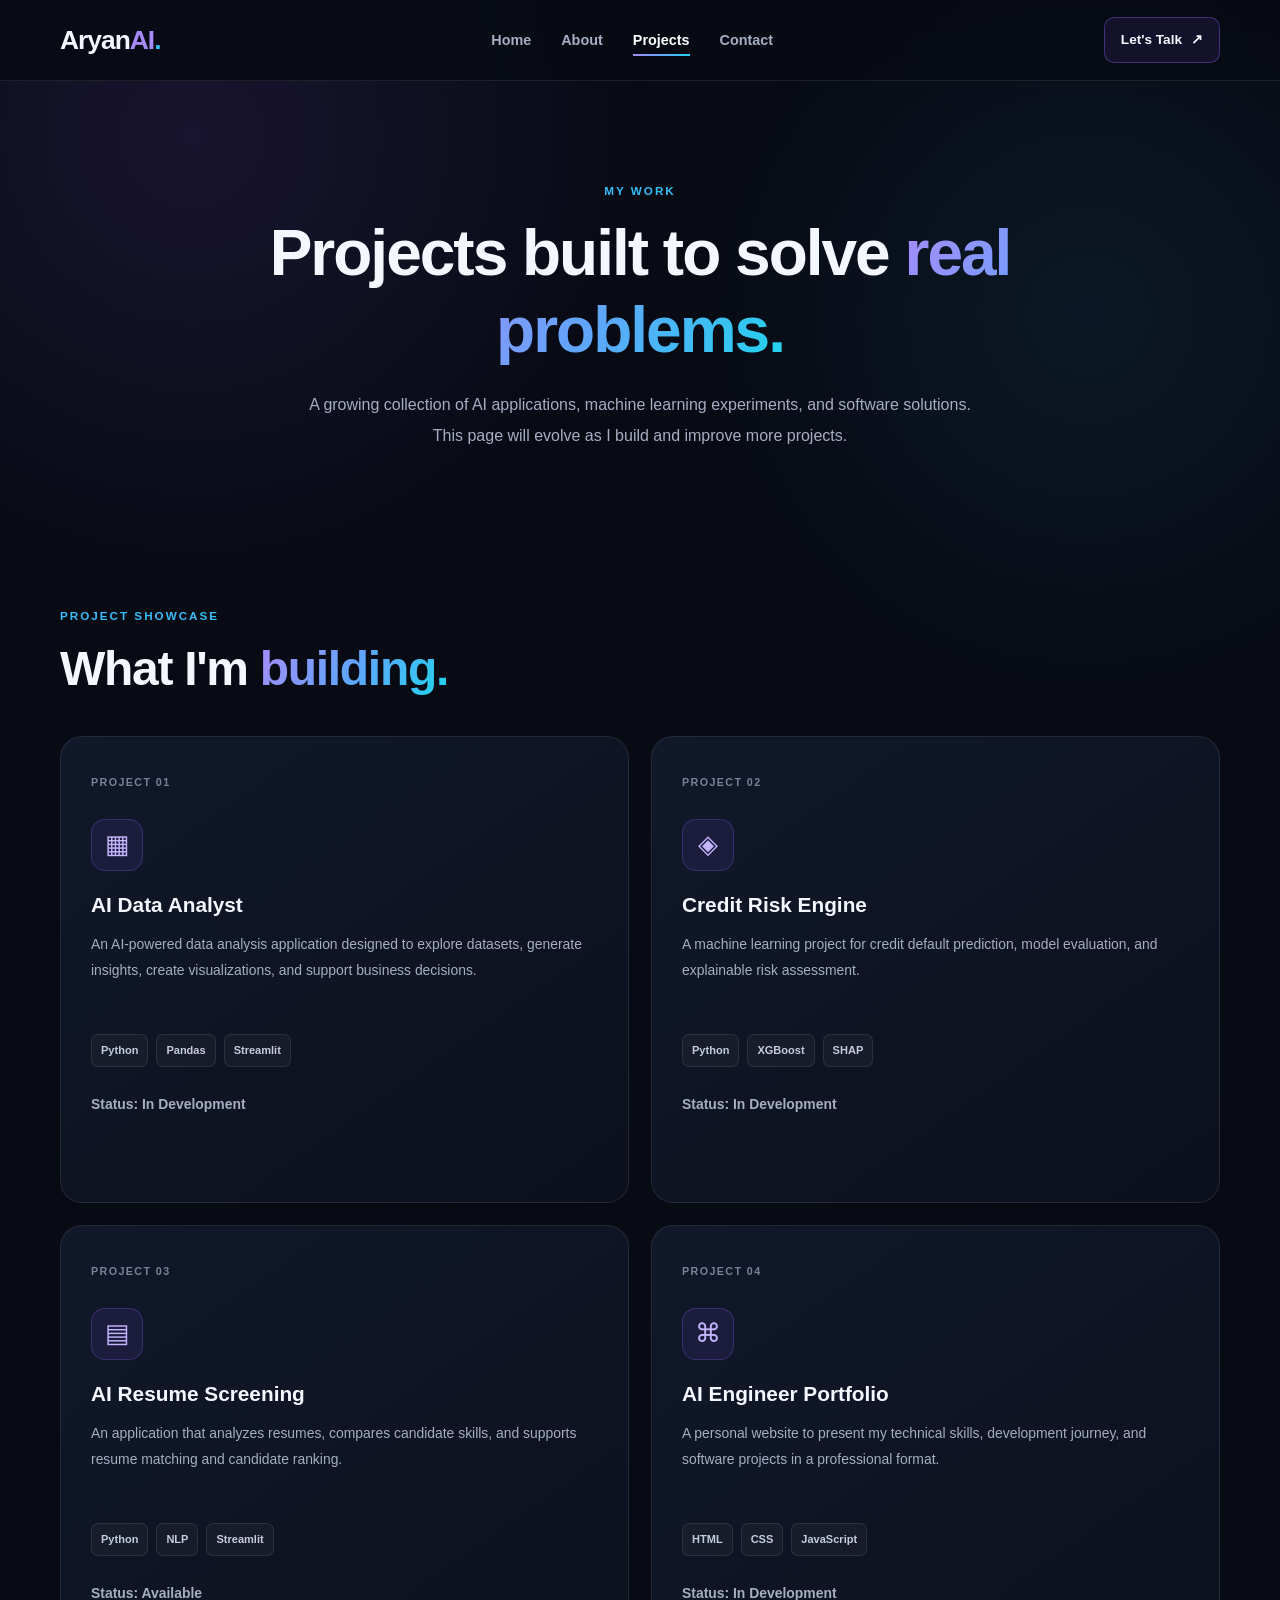
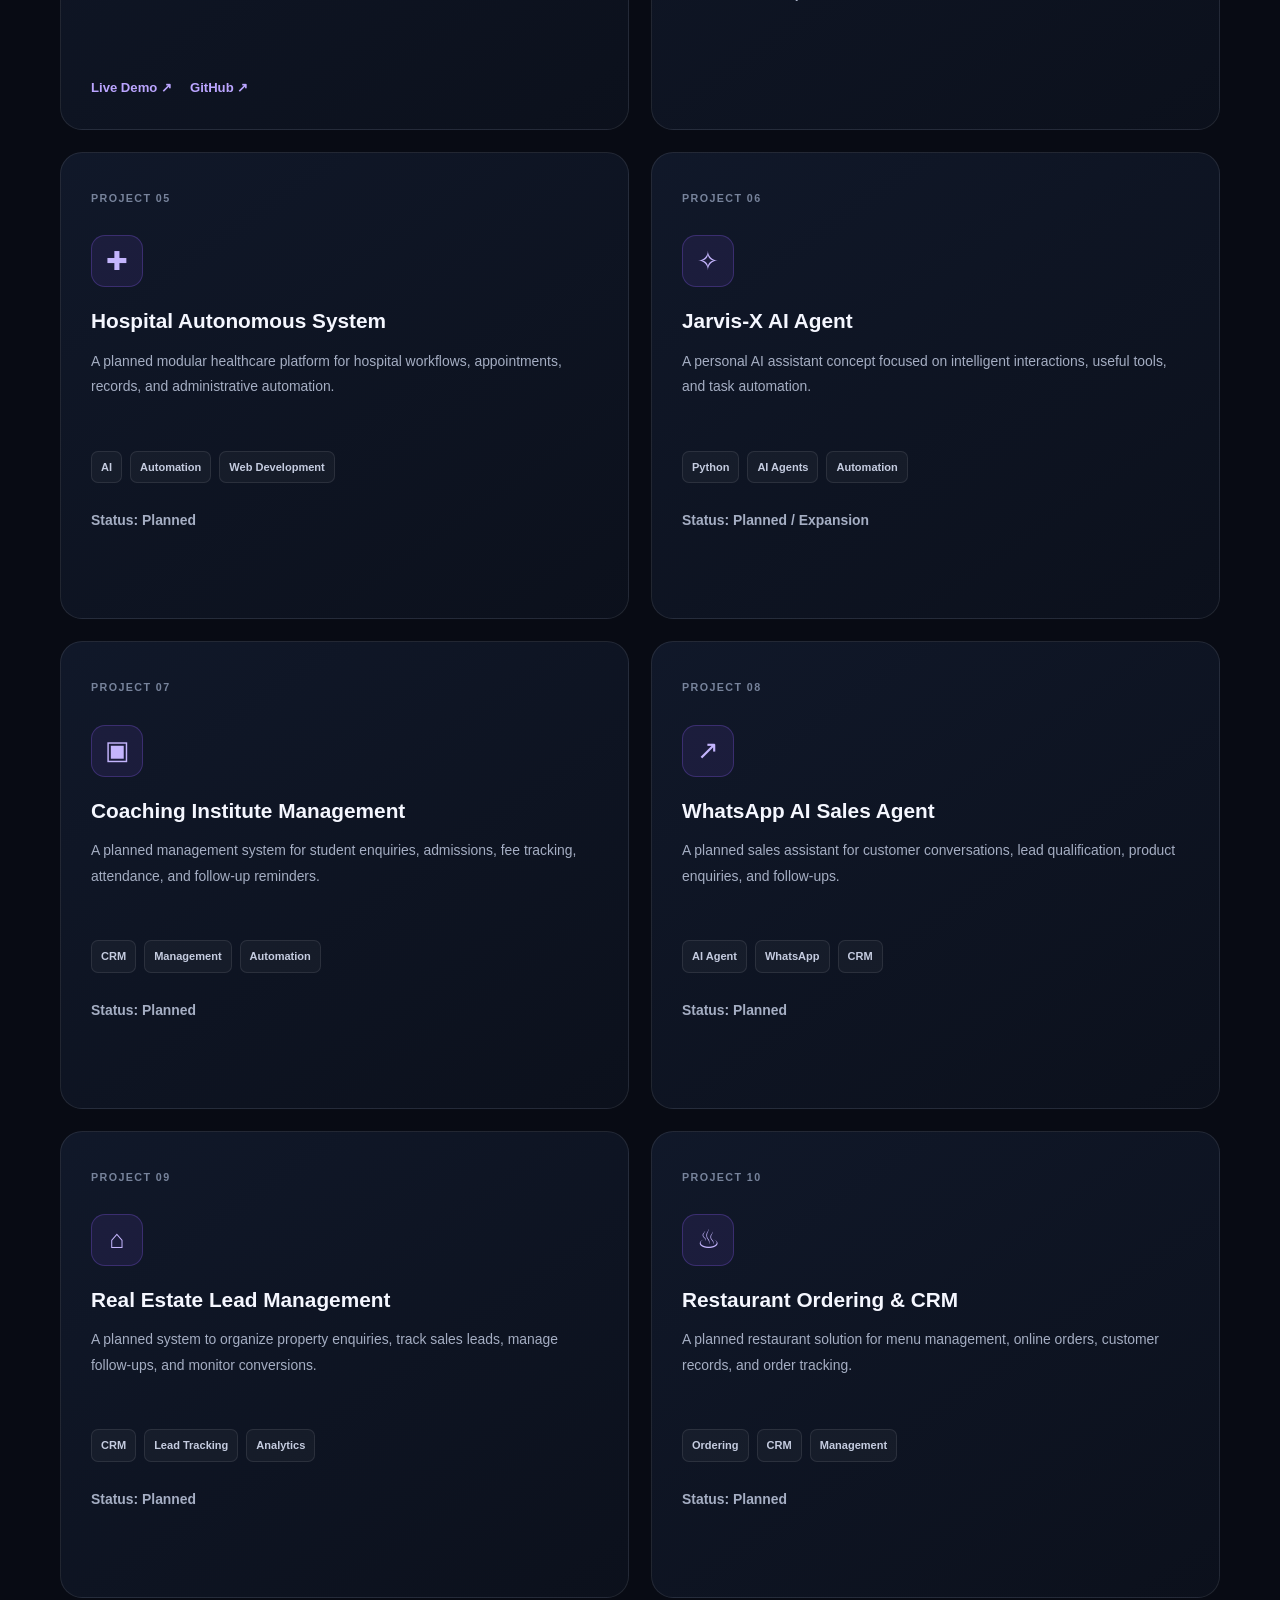
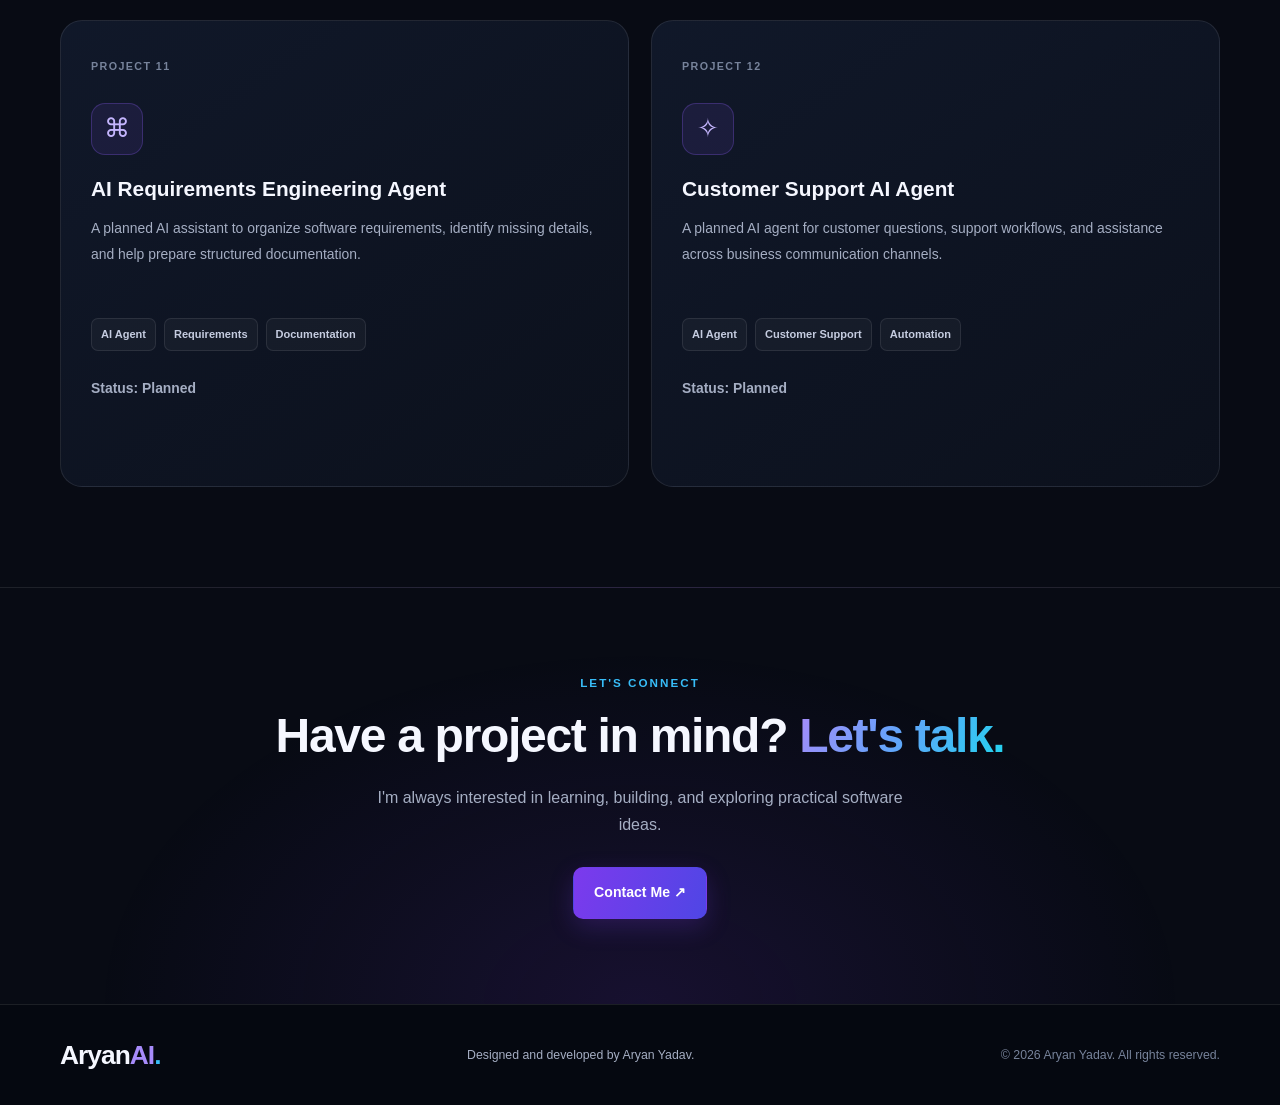
==== project.html @ d3ac5e28 "Initial portfolio website" ====
<!DOCTYPE html>
<html lang="en">

<head>
    <meta charset="UTF-8">
    <meta name="viewport" content="width=device-width, initial-scale=1.0">

    <meta name="description"
        content="Explore Aryan Yadav's AI, machine learning, data analytics, and software development projects.">

    <meta name="theme-color" content="#080b14">

    <title>Projects | Aryan Yadav</title>

    <link rel="stylesheet" href="css/style.css">
</head>

<body>

    <!-- HEADER -->
    <header class="site-header">
        <nav class="navbar container" aria-label="Main navigation">

            <a href="index.html" class="logo">
                Aryan<span>AI</span><span class="logo-dot">.</span>
            </a>

            <ul class="nav-links" id="nav-links">
                <li><a href="index.html" class="nav-link">Home</a></li>
                <li><a href="about.html" class="nav-link">About</a></li>
                <li>
                    <a href="project.html" class="nav-link active"
                       aria-current="page">Projects</a>
                </li>
                <li><a href="contact.html" class="nav-link">Contact</a></li>
            </ul>

            <a href="contact.html" class="nav-cta">
                Let's Talk <span aria-hidden="true">↗</span>
            </a>

            <button
                class="menu-toggle"
                id="menu-toggle"
                type="button"
                aria-label="Open navigation menu"
                aria-controls="nav-links"
                aria-expanded="false">
                <span></span>
                <span></span>
                <span></span>
            </button>

        </nav>
    </header>

    <main>

        <!-- PROJECTS INTRO -->
        <section class="about-hero container">

            <div class="about-heading">

                <p class="section-eyebrow">MY WORK</p>

                <h1>
                    Projects built to solve
                    <span class="gradient-text">real problems.</span>
                </h1>

                <p>
                    A growing collection of AI applications, machine
                    learning experiments, and software solutions.
                    This page will evolve as I build and improve
                    more projects.
                </p>

            </div>

        </section>

        <!-- PROJECTS GRID -->
        <section class="featured-section">
            <div class="container">

                <div class="featured-header">
                    <div>
                        <p class="section-eyebrow">PROJECT SHOWCASE</p>
                        <h2>What I'm <span class="gradient-text">building.</span></h2>
                    </div>
                </div>

                <div class="featured-grid">

                    <!-- 01: AI DATA ANALYST -->
                    <article class="project-card">
                        <span class="project-number">PROJECT 01</span>
                        <div class="project-icon" aria-hidden="true">▦</div>

                        <h3>AI Data Analyst</h3>

                        <p>
                            An AI-powered data analysis application designed
                            to explore datasets, generate insights, create
                            visualizations, and support business decisions.
                        </p>

                        <div class="project-tags">
                            <span>Python</span>
                            <span>Pandas</span>
                            <span>Streamlit</span>
                        </div>

                        <p class="project-status">Status: In Development</p>
                    </article>

                    <!-- 02: CREDIT RISK ENGINE -->
                    <article class="project-card">
                        <span class="project-number">PROJECT 02</span>
                        <div class="project-icon" aria-hidden="true">◈</div>

                        <h3>Credit Risk Engine</h3>

                        <p>
                            A machine learning project for credit default
                            prediction, model evaluation, and explainable
                            risk assessment.
                        </p>

                        <div class="project-tags">
                            <span>Python</span>
                            <span>XGBoost</span>
                            <span>SHAP</span>
                        </div>

                        <p class="project-status">Status: In Development</p>
                    </article>

                    <!-- 03: RESUME SCREENING -->
                    <article class="project-card">
                        <span class="project-number">PROJECT 03</span>
                        <div class="project-icon" aria-hidden="true">▤</div>

                        <h3>AI Resume Screening</h3>

                        <p>
                            An application that analyzes resumes, compares
                            candidate skills, and supports resume matching
                            and candidate ranking.
                        </p>

                        <div class="project-tags">
                            <span>Python</span>
                            <span>NLP</span>
                            <span>Streamlit</span>
                        </div>

                        <p class="project-status">Status: Available</p>

                        <div class="project-actions">
                            <a
                                class="project-link"
                                href="https://resume-screening-ai-aryan2005.streamlit.app/"
                                target="_blank"
                                rel="noopener noreferrer">
                                Live Demo ↗
                            </a>

                            <a
                                class="project-link"
                                href="https://github.com/Aryan-tech-Yadav/resume-screening-ai"
                                target="_blank"
                                rel="noopener noreferrer">
                                GitHub ↗
                            </a>
                        </div>
                    </article>

                    <!-- 04: AI PORTFOLIO -->
                    <article class="project-card">
                        <span class="project-number">PROJECT 04</span>
                        <div class="project-icon" aria-hidden="true">⌘</div>

                        <h3>AI Engineer Portfolio</h3>

                        <p>
                            A personal website to present my technical
                            skills, development journey, and software
                            projects in a professional format.
                        </p>

                        <div class="project-tags">
                            <span>HTML</span>
                            <span>CSS</span>
                            <span>JavaScript</span>
                        </div>

                        <p class="project-status">Status: In Development</p>
                    </article>

                    <!-- 05: HOSPITAL SYSTEM -->
                    <article class="project-card">
                        <span class="project-number">PROJECT 05</span>
                        <div class="project-icon" aria-hidden="true">✚</div>

                        <h3>Hospital Autonomous System</h3>

                        <p>
                            A planned modular healthcare platform for
                            hospital workflows, appointments, records,
                            and administrative automation.
                        </p>

                        <div class="project-tags">
                            <span>AI</span>
                            <span>Automation</span>
                            <span>Web Development</span>
                        </div>

                        <p class="project-status">Status: Planned</p>
                    </article>

                    <!-- 06: JARVIS-X -->
                    <article class="project-card">
                        <span class="project-number">PROJECT 06</span>
                        <div class="project-icon" aria-hidden="true">✧</div>

                        <h3>Jarvis-X AI Agent</h3>

                        <p>
                            A personal AI assistant concept focused on
                            intelligent interactions, useful tools,
                            and task automation.
                        </p>

                        <div class="project-tags">
                            <span>Python</span>
                            <span>AI Agents</span>
                            <span>Automation</span>
                        </div>

                        <p class="project-status">Status: Planned / Expansion</p>
                    </article>

                    <!-- 07: COACHING MANAGEMENT -->
                    <article class="project-card">
                        <span class="project-number">PROJECT 07</span>
                        <div class="project-icon" aria-hidden="true">▣</div>

                        <h3>Coaching Institute Management</h3>

                        <p>
                            A planned management system for student
                            enquiries, admissions, fee tracking,
                            attendance, and follow-up reminders.
                        </p>

                        <div class="project-tags">
                            <span>CRM</span>
                            <span>Management</span>
                            <span>Automation</span>
                        </div>

                        <p class="project-status">Status: Planned</p>
                    </article>

                    <!-- 08: WHATSAPP SALES AGENT -->
                    <article class="project-card">
                        <span class="project-number">PROJECT 08</span>
                        <div class="project-icon" aria-hidden="true">↗</div>

                        <h3>WhatsApp AI Sales Agent</h3>

                        <p>
                            A planned sales assistant for customer
                            conversations, lead qualification,
                            product enquiries, and follow-ups.
                        </p>

                        <div class="project-tags">
                            <span>AI Agent</span>
                            <span>WhatsApp</span>
                            <span>CRM</span>
                        </div>

                        <p class="project-status">Status: Planned</p>
                    </article>

                    <!-- 09: REAL ESTATE CRM -->
                    <article class="project-card">
                        <span class="project-number">PROJECT 09</span>
                        <div class="project-icon" aria-hidden="true">⌂</div>

                        <h3>Real Estate Lead Management</h3>

                        <p>
                            A planned system to organize property
                            enquiries, track sales leads, manage
                            follow-ups, and monitor conversions.
                        </p>

                        <div class="project-tags">
                            <span>CRM</span>
                            <span>Lead Tracking</span>
                            <span>Analytics</span>
                        </div>

                        <p class="project-status">Status: Planned</p>
                    </article>

                    <!-- 10: RESTAURANT CRM -->
                    <article class="project-card">
                        <span class="project-number">PROJECT 10</span>
                        <div class="project-icon" aria-hidden="true">♨</div>

                        <h3>Restaurant Ordering & CRM</h3>

                        <p>
                            A planned restaurant solution for menu
                            management, online orders, customer records,
                            and order tracking.
                        </p>

                        <div class="project-tags">
                            <span>Ordering</span>
                            <span>CRM</span>
                            <span>Management</span>
                        </div>

                        <p class="project-status">Status: Planned</p>
                    </article>

                    <!-- 11: REQUIREMENTS AI AGENT -->
                    <article class="project-card">
                        <span class="project-number">PROJECT 11</span>
                        <div class="project-icon" aria-hidden="true">⌘</div>

                        <h3>AI Requirements Engineering Agent</h3>

                        <p>
                            A planned AI assistant to organize software
                            requirements, identify missing details,
                            and help prepare structured documentation.
                        </p>

                        <div class="project-tags">
                            <span>AI Agent</span>
                            <span>Requirements</span>
                            <span>Documentation</span>
                        </div>

                        <p class="project-status">Status: Planned</p>
                    </article>

                    <!-- 12: CUSTOMER AI AGENT -->
                    <article class="project-card">
                        <span class="project-number">PROJECT 12</span>
                        <div class="project-icon" aria-hidden="true">✧</div>

                        <h3>Customer Support AI Agent</h3>

                        <p>
                            A planned AI agent for customer questions,
                            support workflows, and assistance across
                            business communication channels.
                        </p>

                        <div class="project-tags">
                            <span>AI Agent</span>
                            <span>Customer Support</span>
                            <span>Automation</span>
                        </div>

                        <p class="project-status">Status: Planned</p>
                    </article>

                </div>

            </div>
        </section>

        <!-- CONTACT CTA -->
        <section class="contact-cta">
            <div class="container contact-cta-content">

                <p class="section-eyebrow">LET'S CONNECT</p>

                <h2>
                    Have a project in mind?
                    <span class="gradient-text">Let's talk.</span>
                </h2>

                <p>
                    I'm always interested in learning, building,
                    and exploring practical software ideas.
                </p>

                <a href="contact.html" class="btn btn-primary">
                    Contact Me ↗
                </a>

            </div>
        </section>

    </main>

    <!-- FOOTER -->
    <footer class="site-footer">
        <div class="container footer-content">

            <a href="index.html" class="logo">
                Aryan<span>AI</span><span class="logo-dot">.</span>
            </a>

            <p>Designed and developed by Aryan Yadav.</p>

            <p class="copyright">
                &copy; <span id="current-year">2026</span>
                Aryan Yadav. All rights reserved.
            </p>

        </div>
    </footer>

    <script src="js/script.js"></script>

</body>
</html>
---- css/style.css ----
/* ==========================================
   ARYAN AI PORTFOLIO
   Modern Dark Portfolio Design
========================================== */

:root {
    --bg-primary: #080b14;
    --bg-secondary: #0d1220;
    --bg-card: #111827;

    --text-primary: #f5f7ff;
    --text-secondary: #a5aec3;
    --text-muted: #77839b;

    --accent: #8b5cf6;
    --accent-blue: #38bdf8;

    --border: rgba(255, 255, 255, 0.09);

    --gradient: linear-gradient(
        120deg,
        #a78bfa,
        #60a5fa,
        #22d3ee
    );

    --container-width: 1160px;
    --transition: 0.3s ease;
}


/* RESET */

* {
    margin: 0;
    padding: 0;
    box-sizing: border-box;
}

html {
    scroll-behavior: smooth;
    scroll-padding-top: 100px;
}

body {
    min-height: 100vh;
    overflow-x: hidden;

    font-family: Arial, Helvetica, sans-serif;
    line-height: 1.7;

    color: var(--text-primary);
    background: var(--bg-primary);
}

body::before {
    content: "";
    position: fixed;
    inset: 0;
    z-index: -1;

    background:
        radial-gradient(
            circle at 15% 15%,
            rgba(139, 92, 246, 0.12),
            transparent 35%
        ),
        radial-gradient(
            circle at 85% 35%,
            rgba(56, 189, 248, 0.08),
            transparent 32%
        );

    pointer-events: none;
}

a {
    color: inherit;
    text-decoration: none;
}

button {
    font: inherit;
}

button:focus-visible,
a:focus-visible {
    outline: 2px solid var(--accent-blue);
    outline-offset: 4px;
}

img {
    display: block;
    max-width: 100%;
}

ul {
    list-style: none;
}

::selection {
    color: white;
    background: var(--accent);
}

.container {
    width: min(
        var(--container-width),
        calc(100% - 48px)
    );

    margin-inline: auto;
}

.gradient-text {
    color: #a78bfa;

    background: var(--gradient);
    background-clip: text;
    -webkit-background-clip: text;
    -webkit-text-fill-color: transparent;
}


/* HEADER */

.site-header {
    position: sticky;
    top: 0;
    z-index: 1000;

    border-bottom: 1px solid var(--border);

    background: rgba(8, 11, 20, 0.92);

    backdrop-filter: blur(16px);
    -webkit-backdrop-filter: blur(16px);
}

.navbar {
    min-height: 80px;

    display: flex;
    align-items: center;
    justify-content: space-between;

    gap: 25px;
}

.logo {
    flex-shrink: 0;

    font-size: 1.65rem;
    font-weight: 800;
    letter-spacing: -1px;
}

.logo > span:first-child {
    color: #a78bfa;
}

.logo .logo-dot {
    color: var(--accent-blue);
}

.nav-links {
    display: flex;
    align-items: center;
    gap: 30px;
}

.nav-link {
    position: relative;

    color: var(--text-secondary);

    font-size: 0.9rem;
    font-weight: 600;

    transition: color var(--transition);
}

.nav-link:hover,
.nav-link.active {
    color: white;
}

.nav-link::after {
    content: "";

    position: absolute;
    bottom: -8px;
    left: 0;

    width: 0;
    height: 2px;

    background: var(--gradient);

    transition: width var(--transition);
}

.nav-link:hover::after,
.nav-link.active::after {
    width: 100%;
}

.nav-cta {
    display: inline-flex;
    align-items: center;
    gap: 9px;

    padding: 10px 16px;

    border: 1px solid rgba(139, 92, 246, 0.4);
    border-radius: 10px;

    background: rgba(139, 92, 246, 0.1);

    font-size: 0.85rem;
    font-weight: 700;

    transition: var(--transition);
}

.nav-cta:hover {
    border-color: var(--accent);
    background: rgba(139, 92, 246, 0.2);
    transform: translateY(-2px);
}

.menu-toggle {
    display: none;

    width: 42px;
    height: 42px;

    align-items: center;
    justify-content: center;
    flex-direction: column;
    gap: 5px;

    border: 1px solid var(--border);
    border-radius: 9px;

    background: var(--bg-card);
    cursor: pointer;
}

.menu-toggle span {
    width: 19px;
    height: 2px;

    background: white;
    border-radius: 5px;

    transition: var(--transition);
}


/* HERO */

.hero {
    min-height: 660px;
    padding-top: 90px;
    padding-bottom: 100px;

    display: grid;
    grid-template-columns: 1.15fr 0.85fr;

    align-items: center;
    gap: 65px;
}

.hero-content {
    position: relative;
    z-index: 2;
}

.availability {
    width: fit-content;

    display: flex;
    align-items: center;
    gap: 10px;

    padding: 7px 13px;

    border: 1px solid rgba(34, 211, 238, 0.22);
    border-radius: 50px;

    background: rgba(34, 211, 238, 0.06);

    color: #8ceaf4;

    font-size: 0.72rem;
    font-weight: 800;
    letter-spacing: 1.3px;
}

.status-dot {
    width: 8px;
    height: 8px;

    border-radius: 50%;
    background: #34d399;

    box-shadow: 0 0 12px rgba(52, 211, 153, 0.6);
}

.hero-intro {
    margin-top: 28px;
    margin-bottom: 12px;

    color: var(--text-secondary);
    font-size: 0.98rem;
}

.hero h1 {
    font-size: clamp(2.7rem, 5vw, 4.3rem);
    line-height: 1.15;
    letter-spacing: -2.5px;
    font-weight: 800;
}

.hero-subtitle {
    margin-top: 20px;

    color: #dce3f5;

    font-size: clamp(1rem, 2vw, 1.2rem);
    font-weight: 600;
}

.hero-description {
    max-width: 550px;
    margin-top: 18px;

    color: var(--text-secondary);

    font-size: 0.97rem;
    line-height: 1.9;
}

.hero-actions {
    margin-top: 30px;

    display: flex;
    flex-wrap: wrap;
    align-items: center;
    gap: 13px;
}

.btn {
    min-height: 50px;
    padding: 13px 20px;

    display: inline-flex;
    align-items: center;
    justify-content: center;
    gap: 10px;

    border: 1px solid transparent;
    border-radius: 10px;

    font-size: 0.88rem;
    font-weight: 750;

    transition: var(--transition);
}

.btn:hover {
    transform: translateY(-3px);
}

.btn-primary {
    color: white;

    background: linear-gradient(
        110deg,
        #7c3aed,
        #4f46e5
    );

    box-shadow: 0 8px 25px rgba(124, 58, 237, 0.22);
}

.btn-primary:hover {
    box-shadow: 0 12px 35px rgba(124, 58, 237, 0.4);
}

.btn-secondary {
    border-color: var(--border);

    background: rgba(255, 255, 255, 0.03);
    color: white;
}

.btn-secondary:hover {
    border-color: rgba(167, 139, 250, 0.5);
    background: rgba(255, 255, 255, 0.06);
}

.hero-socials {
    margin-top: 34px;

    display: flex;
    align-items: center;
    flex-wrap: wrap;
    gap: 18px;
}

.social-label {
    color: var(--text-muted);

    font-size: 0.65rem;
    font-weight: 800;
    letter-spacing: 1px;
}

.hero-socials a {
    color: #c6cce0;

    font-size: 0.82rem;
    font-weight: 600;

    transition: color var(--transition);
}

.hero-socials a:hover {
    color: var(--accent-blue);
}


/* PROFILE CARD */

.hero-visual {
    position: relative;

    min-width: 0;
    padding: 35px 0;

    display: flex;
    align-items: center;
    justify-content: center;
}

.visual-glow {
    position: absolute;

    width: 330px;
    height: 330px;

    border-radius: 50%;
    background: rgba(124, 58, 237, 0.22);

    filter: blur(100px);
    pointer-events: none;
}

.profile-card {
    position: relative;
    z-index: 1;

    width: 100%;
    max-width: 370px;

    overflow: visible;

    border: 1px solid rgba(167, 139, 250, 0.25);
    border-radius: 22px;

    background: linear-gradient(
        145deg,
        rgba(21, 29, 48, 0.97),
        rgba(12, 17, 30, 0.98)
    );

    box-shadow: 0 30px 80px rgba(0, 0, 0, 0.3);

    animation: card-float 6s ease-in-out infinite;
}

.profile-card-header {
    min-height: 48px;
    padding: 0 18px;

    display: flex;
    align-items: center;
    gap: 7px;

    border-bottom: 1px solid var(--border);
}

.window-dot {
    width: 8px;
    height: 8px;

    border-radius: 50%;
    background: #515b70;
}

.window-dot:first-child {
    background: #fb7185;
}

.window-dot:nth-child(2) {
    background: #fbbf24;
}

.window-dot:nth-child(3) {
    background: #34d399;
}

.card-label {
    margin-left: auto;

    color: var(--text-muted);

    font-size: 0.61rem;
    font-weight: 800;
    letter-spacing: 0.8px;
}

.profile-image-wrapper {
    height: 270px;
    margin: 20px 20px 0;

    overflow: hidden;

    border: 1px solid var(--border);
    border-radius: 14px;

    background: #171c2d;
}

.profile-image {
    width: 100%;
    height: 100%;

    object-fit: cover;
    object-position: center 30%;

    transition: transform 0.5s ease;
}

.profile-card:hover .profile-image {
    transform: scale(1.04);
}

.profile-details {
    padding: 23px;
}

.profile-greeting {
    color: var(--accent-blue);

    font-size: 0.63rem;
    font-weight: 800;
    letter-spacing: 1.2px;
}

.profile-details h3 {
    margin-top: 6px;

    font-size: 1.5rem;
    letter-spacing: -0.5px;
}

.profile-role {
    margin-top: 4px;

    color: var(--text-secondary);
    font-size: 0.85rem;
}

.profile-divider {
    height: 1px;
    margin: 19px 0;

    background: var(--border);
}

.profile-tech {
    display: flex;
    flex-wrap: wrap;
    gap: 8px;
}

.profile-tech span,
.project-tags span {
    padding: 6px 9px;

    border: 1px solid var(--border);
    border-radius: 7px;

    background: rgba(255, 255, 255, 0.035);

    color: #c5cce0;

    font-size: 0.69rem;
    font-weight: 600;
}

.floating-badge {
    position: absolute;
    z-index: 2;

    padding: 11px 13px;

    display: flex;
    align-items: center;
    gap: 8px;

    border: 1px solid rgba(167, 139, 250, 0.28);
    border-radius: 11px;

    background: #111827;

    box-shadow: 0 12px 30px rgba(0, 0, 0, 0.25);

    color: #e9e8ff;

    font-size: 0.69rem;
    font-weight: 700;
    white-space: nowrap;
}

.floating-badge span {
    color: var(--accent-blue);
    font-size: 1rem;
}

.badge-top {
    top: 12%;
    right: -5%;
}

.badge-bottom {
    bottom: 12%;
    left: -6%;
}

@keyframes card-float {
    0%, 100% {
        transform: translateY(0);
    }

    50% {
        transform: translateY(-9px);
    }
}


/* SECTION HEADINGS */

.section-eyebrow {
    margin-bottom: 14px;

    color: var(--accent-blue);

    font-size: 0.73rem;
    font-weight: 800;
    letter-spacing: 2px;
}

.section-heading {
    max-width: 680px;
    margin: 0 auto 48px;

    text-align: center;
}

.section-heading h2,
.featured-header h2,
.contact-cta h2 {
    font-size: clamp(2rem, 4vw, 3rem);
    line-height: 1.2;
    letter-spacing: -1.3px;
}

.section-description {
    max-width: 550px;
    margin: 17px auto 0;

    color: var(--text-secondary);
}


/* EXPERTISE */

.expertise-section {
    padding: 95px 0;

    border-top: 1px solid var(--border);
    border-bottom: 1px solid var(--border);

    background: rgba(255, 255, 255, 0.015);
}

.expertise-grid {
    display: grid;
    grid-template-columns: repeat(4, minmax(0, 1fr));
    gap: 18px;
}

.expertise-card {
    min-height: 235px;
    padding: 25px 21px;

    border: 1px solid var(--border);
    border-radius: 16px;

    background: rgba(16, 23, 39, 0.7);

    transition: var(--transition);
}

.expertise-card:hover {
    transform: translateY(-5px);

    border-color: rgba(139, 92, 246, 0.45);
    background: rgba(20, 29, 49, 0.95);
}

.expertise-icon {
    width: 47px;
    height: 47px;
    margin-bottom: 20px;

    display: grid;
    place-items: center;

    border: 1px solid rgba(139, 92, 246, 0.25);
    border-radius: 12px;

    background: rgba(139, 92, 246, 0.1);

    color: #b7a0ff;
    font-size: 1.45rem;
}

.expertise-card h3 {
    margin-bottom: 10px;

    font-size: 1rem;
    line-height: 1.5;
}

.expertise-card p {
    color: var(--text-secondary);

    font-size: 0.83rem;
    line-height: 1.8;
}


/* FEATURED PROJECTS */

.featured-section {
    padding-top: 100px;
    padding-bottom: 100px;
}

.featured-header {
    margin-bottom: 38px;

    display: flex;
    align-items: flex-end;
    justify-content: space-between;
    gap: 25px;
}

.text-link {
    flex-shrink: 0;
    padding-bottom: 7px;

    color: #bba5ff;

    font-size: 0.85rem;
    font-weight: 700;

    transition: color var(--transition);
}

.text-link:hover {
    color: var(--accent-blue);
}

.featured-grid {
    display: grid;
    grid-template-columns: repeat(2, minmax(0, 1fr));
    gap: 22px;
}

.project-card {
    position: relative;

    min-width: 0;
    padding: 30px;

    overflow: hidden;

    border: 1px solid var(--border);
    border-radius: 22px;

    background: linear-gradient(
        145deg,
        rgba(17, 25, 43, 0.96),
        rgba(12, 17, 29, 0.96)
    );

    transition: var(--transition);
}

.project-card::before {
    content: "";

    position: absolute;
    top: 0;
    left: 0;

    width: 100%;
    height: 2px;

    background: var(--gradient);

    transform: scaleX(0);
    transform-origin: left;

    transition: transform 0.4s ease;
}

.project-card:hover {
    transform: translateY(-5px);
    border-color: rgba(139, 92, 246, 0.4);
}

.project-card:hover::before {
    transform: scaleX(1);
}

.project-number {
    color: var(--text-muted);

    font-size: 0.67rem;
    font-weight: 800;
    letter-spacing: 1.4px;
}

.project-icon {
    width: 52px;
    height: 52px;
    margin: 25px 0 18px;

    display: grid;
    place-items: center;

    border: 1px solid rgba(139, 92, 246, 0.28);
    border-radius: 14px;

    background: rgba(139, 92, 246, 0.1);

    color: #c4b5fd;
    font-size: 1.6rem;
}

.project-card h3 {
    margin-bottom: 12px;

    font-size: 1.3rem;
    line-height: 1.5;
}

.project-card > p {
    min-height: 80px;

    color: var(--text-secondary);

    font-size: 0.87rem;
    line-height: 1.85;
}

.project-tags {
    margin-top: 22px;
    margin-bottom: 25px;

    display: flex;
    flex-wrap: wrap;
    gap: 8px;
}

.project-link {
    display: inline-flex;
    align-items: center;
    gap: 9px;

    color: #bba5ff;

    font-size: 0.84rem;
    font-weight: 750;

    transition: var(--transition);
}

.project-link:hover {
    gap: 14px;
    color: var(--accent-blue);
}


/* CONTACT CTA */

.contact-cta {
    padding: 85px 0;

    border-top: 1px solid var(--border);

    background: radial-gradient(
        ellipse at 50% 100%,
        rgba(124, 58, 237, 0.13),
        transparent 60%
    );
}

.contact-cta-content {
    text-align: center;
}

.contact-cta h2 {
    max-width: 750px;
    margin: 0 auto;
}

.contact-cta-content > p:not(.section-eyebrow) {
    max-width: 570px;
    margin: 20px auto 28px;

    color: var(--text-secondary);
}


/* FOOTER */

.site-footer {
    padding: 28px 0;

    border-top: 1px solid var(--border);
    background: rgba(5, 8, 15, 0.7);
}

.footer-content {
    display: flex;
    align-items: center;
    justify-content: space-between;
    flex-wrap: wrap;
    gap: 18px;
}

.footer-content > p {
    color: var(--text-secondary);
    font-size: 0.77rem;
}

.copyright {
    color: var(--text-muted) !important;
}


/* TABLET */

@media (max-width: 1000px) {

    .hero {
        gap: 35px;
        grid-template-columns: 1.1fr 0.9fr;
    }

    .hero h1 {
        font-size: clamp(2.5rem, 5vw, 3.5rem);
        letter-spacing: -1.8px;
    }

    .badge-top {
        right: -2%;
    }

    .badge-bottom {
        left: -3%;
    }

    .expertise-grid {
        grid-template-columns: repeat(2, minmax(0, 1fr));
    }

}


/* MOBILE */

@media (max-width: 760px) {

    .container {
        width: calc(100% - 36px);
    }

    .navbar {
        min-height: 72px;
        gap: 14px;
    }

    .logo {
        font-size: 1.45rem;
    }

    .nav-cta {
        margin-left: auto;
        padding: 9px 12px;
        font-size: 0.77rem;
    }

    .menu-toggle {
        display: flex;
        flex-shrink: 0;
    }

    .nav-links {
        position: absolute;
        top: calc(100% + 1px);
        left: 0;
        right: 0;

        display: flex;
        align-items: stretch;
        flex-direction: column;
        gap: 0;

        padding: 10px 18px 18px;

        border-bottom: 1px solid var(--border);

        background: rgba(8, 11, 20, 0.99);

        opacity: 0;
        visibility: hidden;
        pointer-events: none;

        transform: translateY(-8px);

        transition:
            opacity var(--transition),
            visibility var(--transition),
            transform var(--transition);
    }

    .nav-links.open {
        opacity: 1;
        visibility: visible;
        pointer-events: auto;

        transform: translateY(0);
    }

    .nav-links li {
        width: 100%;
    }

    .nav-link {
        display: block;
        padding: 12px 5px;
    }

    .nav-link::after {
        display: none;
    }

    .menu-toggle[aria-expanded="true"] span:first-child {
        transform: translateY(7px) rotate(45deg);
    }

    .menu-toggle[aria-expanded="true"] span:nth-child(2) {
        opacity: 0;
    }

    .menu-toggle[aria-expanded="true"] span:last-child {
        transform: translateY(-7px) rotate(-45deg);
    }

    .hero {
        min-height: auto;
        padding-top: 65px;
        padding-bottom: 75px;

        grid-template-columns: 1fr;
        gap: 45px;
    }

    .hero h1 {
        font-size: clamp(2.5rem, 9vw, 3.7rem);
        letter-spacing: -1.8px;
    }

    .hero-description {
        font-size: 0.92rem;
    }

    .hero-visual {
        width: 100%;
        max-width: 430px;
        margin-inline: auto;
    }

    .profile-card {
        max-width: 350px;
    }

    .badge-top {
        right: -1%;
    }

    .badge-bottom {
        left: -1%;
    }

    .expertise-section {
        padding: 75px 0;
    }

    .section-heading {
        margin-bottom: 35px;
    }

    .section-heading h2,
    .featured-header h2,
    .contact-cta h2 {
        font-size: clamp(1.9rem, 7vw, 2.5rem);
        letter-spacing: -0.8px;
    }

    .expertise-grid {
        gap: 14px;
    }

    .expertise-card {
        min-height: 220px;
        padding: 20px 16px;
    }

    .expertise-card h3 {
        font-size: 0.91rem;
    }

    .expertise-card p {
        font-size: 0.8rem;
    }

    .featured-section {
        padding-top: 80px;
        padding-bottom: 80px;
    }

    .featured-header {
        align-items: flex-start;
        flex-direction: column;
        gap: 16px;
    }

    .featured-grid {
        grid-template-columns: 1fr;
    }

    .project-card {
        padding: 25px;
    }

    .project-card > p {
        min-height: auto;
    }

    .contact-cta {
        padding: 70px 0;
    }

    .footer-content {
        align-items: flex-start;
        flex-direction: column;
        gap: 12px;
    }

}


/* SMALL PHONES */

@media (max-width: 420px) {

    .container {
        width: calc(100% - 28px);
    }

    .nav-cta {
        display: none;
    }

    .hero h1 {
        font-size: 2.35rem;
    }

    .hero-actions {
        align-items: stretch;
        flex-direction: column;
    }

    .hero-actions .btn {
        width: 100%;
    }

    .hero-socials {
        gap: 13px;
    }

    .social-label {
        width: 100%;
    }

    .profile-image-wrapper {
        height: 235px;
        margin-inline: 14px;
    }

    .profile-details {
        padding: 20px;
    }

    .floating-badge {
        padding: 8px 9px;
        font-size: 0.59rem;
    }

    .expertise-grid {
        grid-template-columns: 1fr;
    }

    .expertise-card {
        min-height: auto;
    }

    .project-card {
        padding: 21px;
    }

}


/* REDUCED MOTION */

@media (prefers-reduced-motion: reduce) {

    *,
    *::before,
    *::after {
        scroll-behavior: auto !important;
        animation-duration: 0.01ms !important;
        animation-iteration-count: 1 !important;
        transition-duration: 0.01ms !important;
    }

}


/* ==========================================
   ABOUT PAGE
========================================== */

.about-hero {
    padding-top: 100px;
    padding-bottom: 55px;
}

.about-heading {
    max-width: 800px;
    margin: 0 auto;
    text-align: center;
}

.about-heading h1 {
    font-size: clamp(2.5rem, 5vw, 4rem);
    line-height: 1.2;
    letter-spacing: -2px;
}

.about-heading > p:last-child {
    max-width: 680px;
    margin: 22px auto 0;
    color: var(--text-secondary);
    line-height: 1.9;
}

.about-intro {
    padding-top: 45px;
    padding-bottom: 95px;

    display: grid;
    grid-template-columns: 1.1fr 0.9fr;
    align-items: center;
    gap: 55px;
}

.about-intro-content h2 {
    margin-bottom: 22px;
    font-size: clamp(2rem, 4vw, 2.8rem);
    line-height: 1.25;
    letter-spacing: -1px;
}

.about-intro-content > p:not(.section-eyebrow) {
    margin-top: 16px;
    color: var(--text-secondary);
    font-size: 0.94rem;
    line-height: 1.9;
}

.about-highlight-card {
    padding: 35px;

    border: 1px solid var(--border);
    border-radius: 22px;

    background: linear-gradient(
        145deg,
        rgba(17, 25, 43, 0.96),
        rgba(12, 17, 29, 0.96)
    );
}

.about-highlight-icon {
    width: 55px;
    height: 55px;
    margin-bottom: 24px;

    display: grid;
    place-items: center;

    border: 1px solid rgba(139, 92, 246, 0.3);
    border-radius: 15px;

    background: rgba(139, 92, 246, 0.12);
    color: #c4b5fd;
    font-size: 1.7rem;
}

.about-highlight-label {
    color: var(--accent-blue);
    font-size: 0.7rem;
    font-weight: 800;
    letter-spacing: 1.5px;
}

.about-highlight-card h3 {
    margin-top: 10px;
    font-size: 1.65rem;
}

.about-highlight-card > p:not(.about-highlight-label) {
    margin-top: 12px;
    color: var(--text-secondary);
    font-size: 0.9rem;
    line-height: 1.8;
}

.about-highlight-tags,
.skill-tags {
    margin-top: 22px;

    display: flex;
    flex-wrap: wrap;
    gap: 9px;
}

.about-highlight-tags span,
.skill-tags span {
    padding: 7px 10px;

    border: 1px solid var(--border);
    border-radius: 8px;

    background: rgba(255, 255, 255, 0.035);
    color: #c5cce0;

    font-size: 0.72rem;
    font-weight: 600;
}

.about-section {
    padding: 85px 0;
    border-top: 1px solid var(--border);
}

.education-card {
    max-width: 850px;
    margin: 0 auto;
    padding: 30px;

    display: flex;
    align-items: flex-start;
    gap: 25px;

    border: 1px solid var(--border);
    border-radius: 18px;

    background: rgba(16, 23, 39, 0.7);
}

.education-icon {
    width: 55px;
    height: 55px;
    flex-shrink: 0;

    display: grid;
    place-items: center;

    border: 1px solid rgba(139, 92, 246, 0.25);
    border-radius: 13px;

    background: rgba(139, 92, 246, 0.1);
    font-size: 1.5rem;
}

.education-label {
    color: var(--accent-blue);
    font-size: 0.68rem;
    font-weight: 800;
    letter-spacing: 1.2px;
}

.education-content h3 {
    margin-top: 8px;
    font-size: 1.2rem;
    line-height: 1.5;
}

.education-institute {
    margin-top: 8px;
    color: #c4b5fd;
    font-size: 0.9rem;
}

.education-description {
    margin-top: 12px;
    color: var(--text-secondary);
    font-size: 0.87rem;
    line-height: 1.8;
}

.skills-section {
    background: rgba(255, 255, 255, 0.015);
}

.about-skills-grid {
    display: grid;
    grid-template-columns: repeat(2, minmax(0, 1fr));
    gap: 20px;
}

.about-skill-card {
    padding: 28px;

    border: 1px solid var(--border);
    border-radius: 17px;

    background: rgba(16, 23, 39, 0.7);

    transition: var(--transition);
}

.about-skill-card:hover {
    transform: translateY(-4px);
    border-color: rgba(139, 92, 246, 0.4);
}

.about-skill-icon {
    width: 47px;
    height: 47px;
    margin-bottom: 20px;

    display: grid;
    place-items: center;

    border: 1px solid rgba(139, 92, 246, 0.25);
    border-radius: 12px;

    background: rgba(139, 92, 246, 0.1);
    color: #c4b5fd;
    font-size: 1.2rem;
    font-weight: 700;
}

.about-skill-card h3 {
    font-size: 1.1rem;
}

.about-skill-card > p {
    margin-top: 10px;
    color: var(--text-secondary);
    font-size: 0.86rem;
    line-height: 1.8;
}

.focus-list {
    max-width: 850px;
    margin: 0 auto;

    display: grid;
    gap: 15px;
}

.focus-item {
    padding: 24px;

    display: flex;
    align-items: flex-start;
    gap: 22px;

    border: 1px solid var(--border);
    border-radius: 15px;

    background: rgba(16, 23, 39, 0.6);
}

.focus-number {
    color: #a78bfa;
    font-size: 1.1rem;
    font-weight: 800;
}

.focus-item h3 {
    font-size: 1.05rem;
}

.focus-item p {
    margin-top: 7px;
    color: var(--text-secondary);
    font-size: 0.86rem;
    line-height: 1.8;
}


/* ABOUT PAGE RESPONSIVE */

@media (max-width: 760px) {

    .about-hero {
        padding-top: 70px;
        padding-bottom: 35px;
    }

    .about-heading h1 {
        font-size: clamp(2.3rem, 8vw, 3.2rem);
        letter-spacing: -1px;
    }

    .about-intro {
        padding-top: 30px;
        padding-bottom: 70px;

        grid-template-columns: 1fr;
        gap: 30px;
    }

    .about-highlight-card {
        padding: 25px;
    }

    .about-section {
        padding: 70px 0;
    }

    .education-card {
        padding: 22px;
        gap: 17px;
    }

    .about-skills-grid {
        grid-template-columns: 1fr;
    }

    .focus-item {
        padding: 20px;
        gap: 15px;
    }

}

/* PROJECT PAGE: STATUS AND ACTIONS */

.project-status {
    margin-top: 16px;
    color: #a5aec3;
    font-size: 0.78rem;
    font-weight: 700;
}

.project-actions {
    margin-top: 16px;
    display: flex;
    flex-wrap: wrap;
    gap: 18px;
}

.project-actions .project-link {
    font-size: 0.82rem;
}

/* ==============================
   CONTACT PAGE
============================== */

.contact-section {
    padding: 40px 0 100px;
}

.contact-layout {
    display: grid;
    grid-template-columns: 0.9fr 1.1fr;
    gap: 60px;
    align-items: start;
}

.contact-info h2,
.contact-form-card h2 {
    font-size: 32px;
    line-height: 1.3;
    margin: 15px 0;
}

.contact-description,
.form-description {
    color: #a5aec3;
    line-height: 1.8;
    margin-bottom: 30px;
}

.contact-card {
    display: flex;
    align-items: center;
    gap: 16px;
    padding: 20px;
    margin-bottom: 16px;
    border: 1px solid rgba(255, 255, 255, 0.09);
    border-radius: 14px;
    background: rgba(17, 24, 39, 0.72);
    color: #f4f6ff;
    text-decoration: none;
    transition: transform 0.25s ease, border-color 0.25s ease;
}

a.contact-card:hover {
    transform: translateY(-3px);
    border-color: #7770ff;
}

.contact-icon {
    width: 46px;
    height: 46px;
    display: grid;
    place-items: center;
    flex-shrink: 0;
    border-radius: 12px;
    background: rgba(124, 58, 237, 0.15);
    color: #a99aff;
    font-size: 23px;
}

.contact-card-text {
    display: flex;
    flex-direction: column;
    gap: 7px;
    min-width: 0;
}

.contact-label {
    color: #29c8f0;
    font-size: 11px;
    font-weight: 700;
    letter-spacing: 1.5px;
}

.contact-card-text strong {
    font-size: 14px;
    overflow-wrap: anywhere;
}

.contact-arrow {
    margin-left: auto;
    color: #a99aff;
}

.social-links {
    display: flex;
    align-items: center;
    flex-wrap: wrap;
    gap: 18px;
    margin-top: 30px;
}

.social-links .contact-label {
    width: 100%;
}

.social-links a {
    color: #c2b5ff;
    text-decoration: none;
    font-weight: 600;
    font-size: 14px;
}

.social-links a:hover {
    color: #29c8f0;
}

.contact-form-card {
    padding: 32px;
    border-radius: 20px;
    border: 1px solid rgba(255, 255, 255, 0.1);
    background: rgba(17, 24, 39, 0.82);
}

.form-group {
    display: flex;
    flex-direction: column;
    gap: 9px;
    margin-bottom: 22px;
}

.form-group label {
    color: #e5e7eb;
    font-size: 14px;
    font-weight: 600;
}

.form-group input,
.form-group textarea {
    width: 100%;
    padding: 14px 16px;
    border: 1px solid rgba(255, 255, 255, 0.12);
    border-radius: 10px;
    outline: none;
    background: #0b1020;
    color: #f4f6ff;
    font: inherit;
    font-size: 14px;
    transition: border-color 0.2s ease;
}

.form-group input:focus,
.form-group textarea:focus {
    border-color: #7770ff;
}

.form-group input::placeholder,
.form-group textarea::placeholder {
    color: #7f8aa3;
}

.form-group textarea {
    resize: vertical;
    min-height: 140px;
}

.form-submit {
    width: 100%;
    border: none;
    cursor: pointer;
    font: inherit;
    font-weight: 700;
}

.form-note {
    margin-top: 16px;
    color: #9ca8bf;
    font-size: 12px;
    line-height: 1.7;
}

@media (max-width: 850px) {
    .contact-layout {
        grid-template-columns: 1fr;
        gap: 40px;
    }

    .contact-form-card {
        padding: 24px;
    }
}

@media (max-width: 480px) {
    .contact-info h2,
    .contact-form-card h2 {
        font-size: 26px;
    }

    .contact-card {
        padding: 15px;
        gap: 12px;
    }

    .contact-card-text strong {
        font-size: 12px;
    }

    .contact-form-card {
        padding: 20px;
    }
}
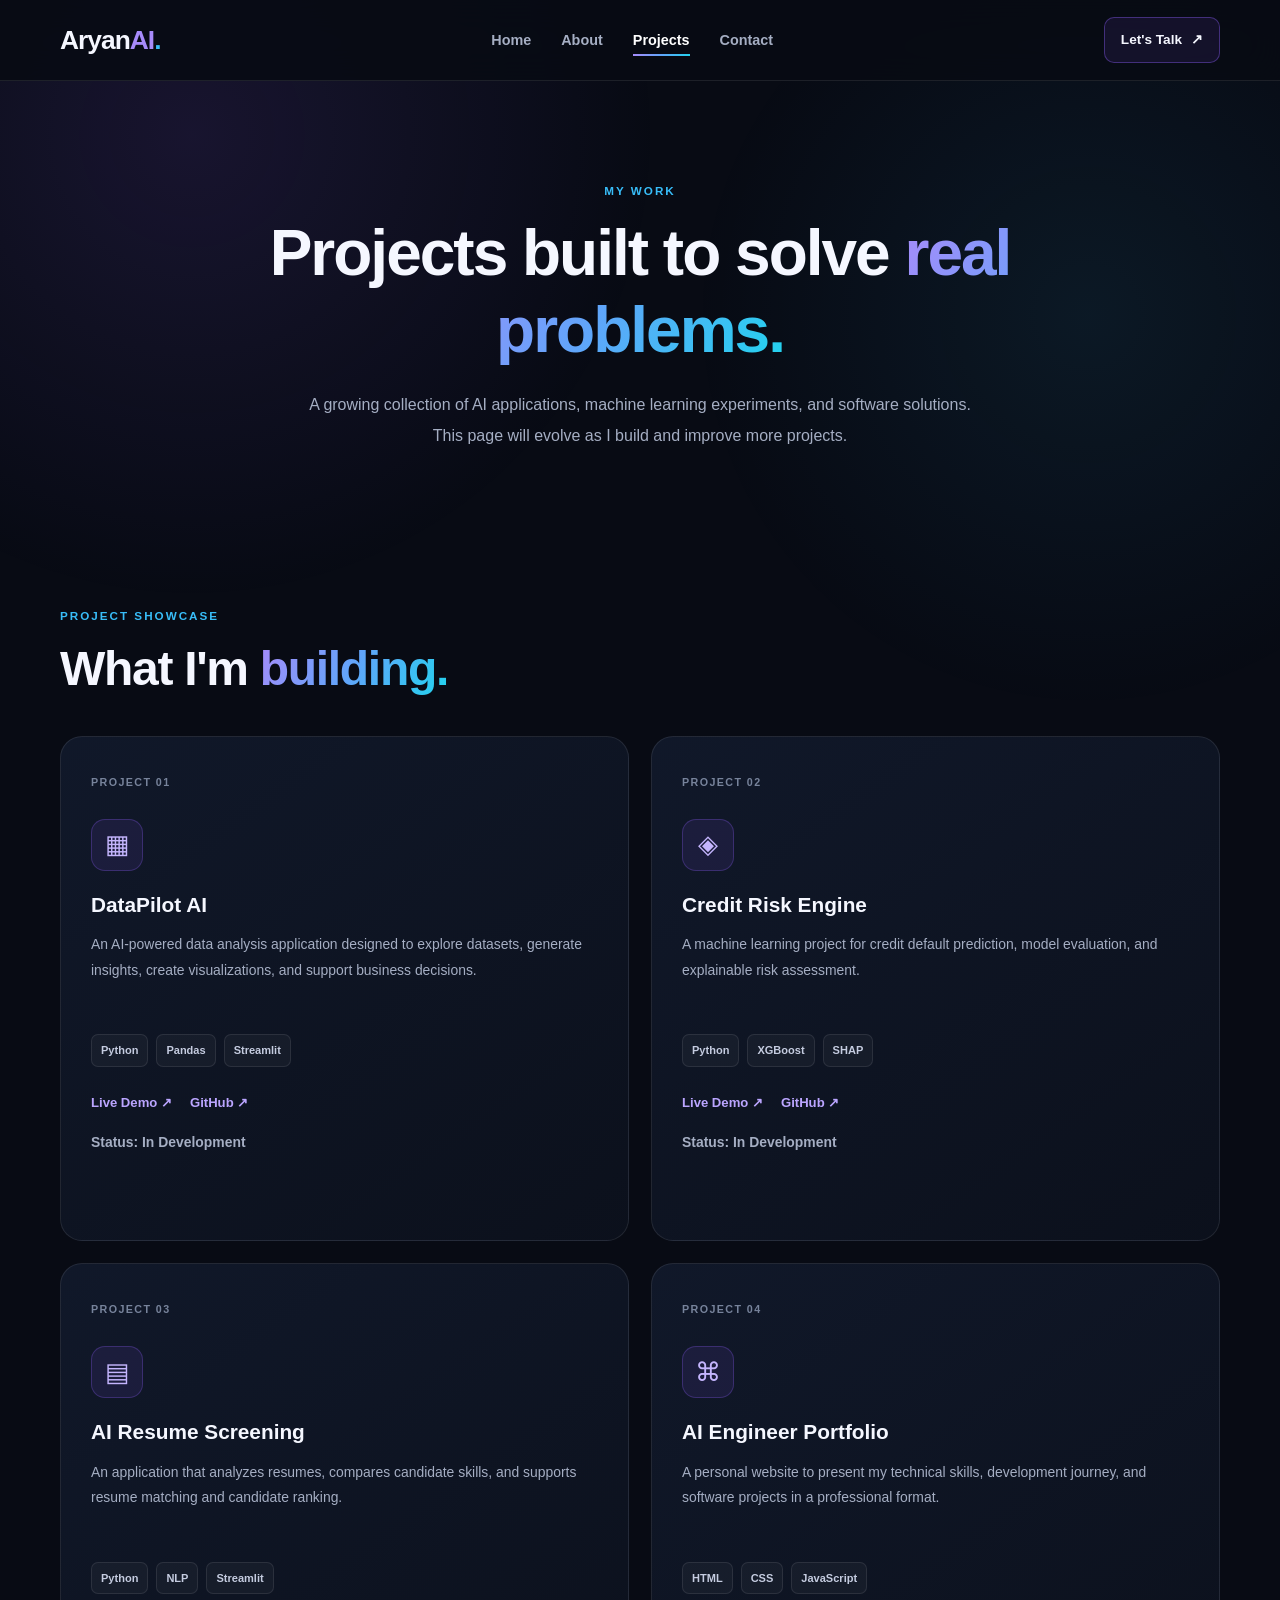
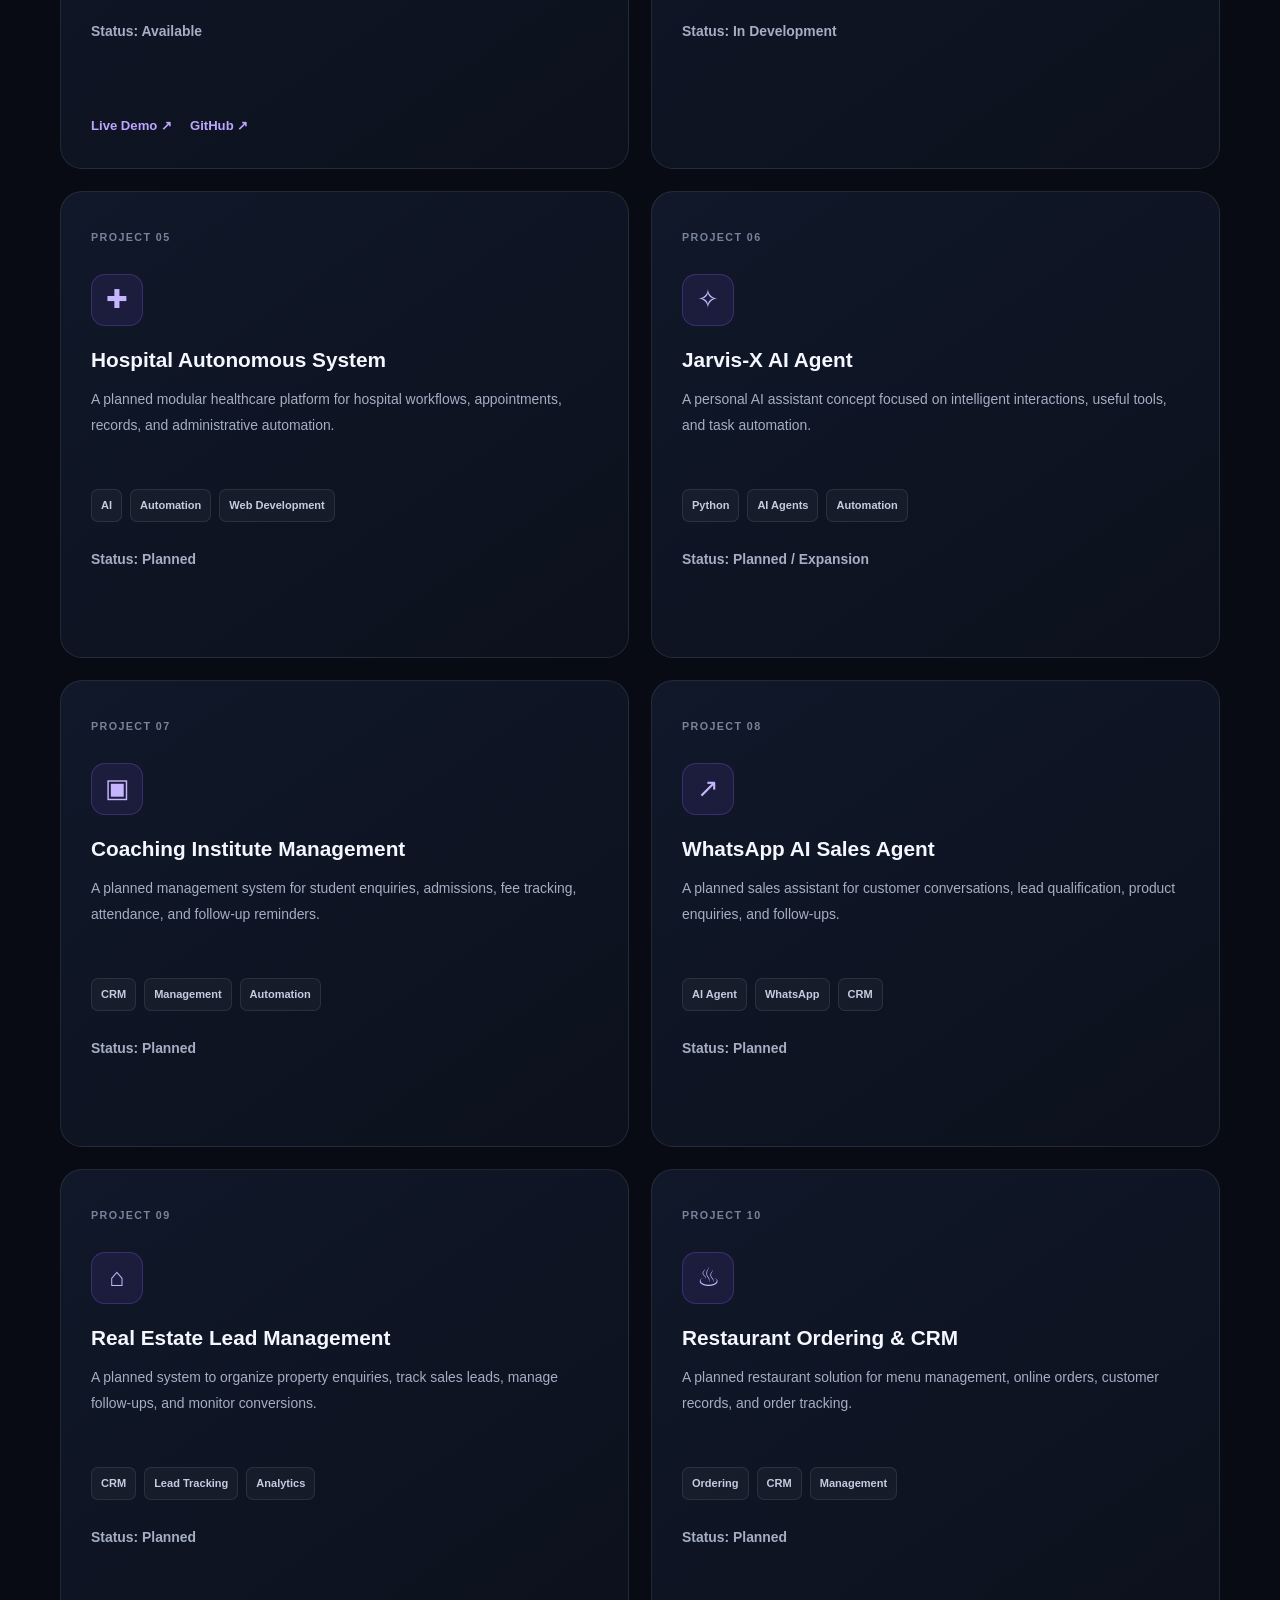
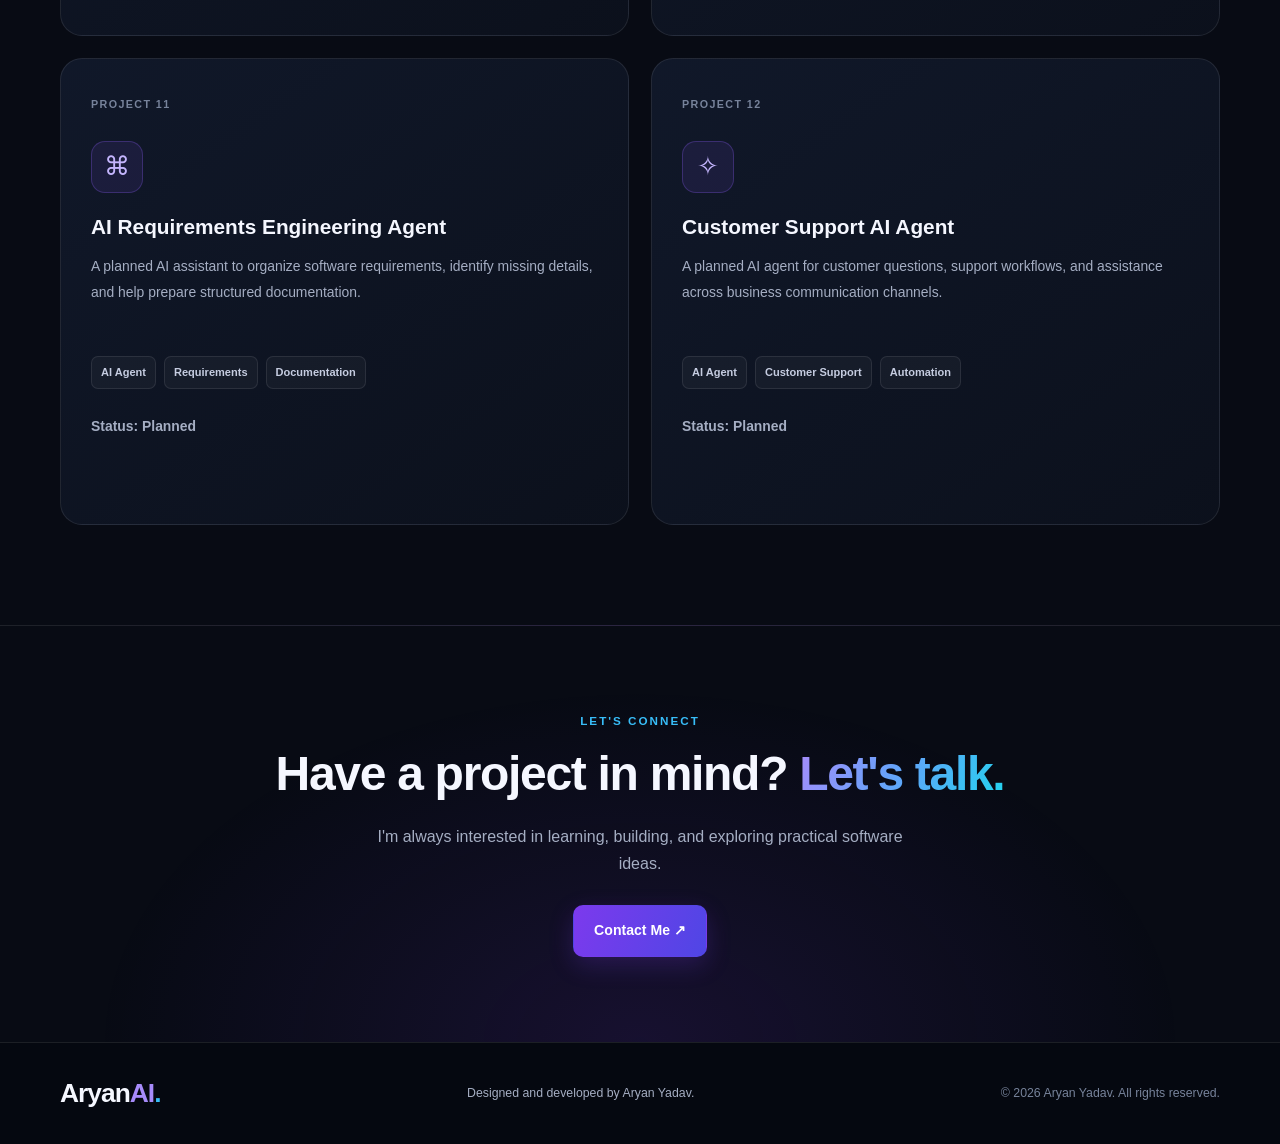
==== commit ff341b24: "Add live demos for DataPilot AI and Credit Risk Engine" ====
--- a/project.html
+++ b/project.html
@@ -97,7 +97,7 @@
                         <span class="project-number">PROJECT 01</span>
                         <div class="project-icon" aria-hidden="true">▦</div>
 
-                        <h3>AI Data Analyst</h3>
+                        <h3>DataPilot AI</h3>
 
                         <p>
                             An AI-powered data analysis application designed
@@ -111,6 +111,11 @@
                             <span>Streamlit</span>
                         </div>
 
+
+                        <div class="project-actions">
+                            <a class="project-link" href="https://datapilot-ai-aryan.streamlit.app/" target="_blank" rel="noopener noreferrer">Live Demo ↗</a>
+                            <a class="project-link" href="https://github.com/Aryan-tech-Yadav/autonomous-ai-data-analyst" target="_blank" rel="noopener noreferrer">GitHub ↗</a>
+                        </div>
                         <p class="project-status">Status: In Development</p>
                     </article>
 
@@ -133,6 +138,11 @@
                             <span>SHAP</span>
                         </div>
 
+
+                        <div class="project-actions">
+                            <a class="project-link" href="https://credit-risk-engine-developed-by-aryan-yadav.streamlit.app/" target="_blank" rel="noopener noreferrer">Live Demo ↗</a>
+                            <a class="project-link" href="https://github.com/Aryan-tech-Yadav/credit-risk-engine" target="_blank" rel="noopener noreferrer">GitHub ↗</a>
+                        </div>
                         <p class="project-status">Status: In Development</p>
                     </article>
 
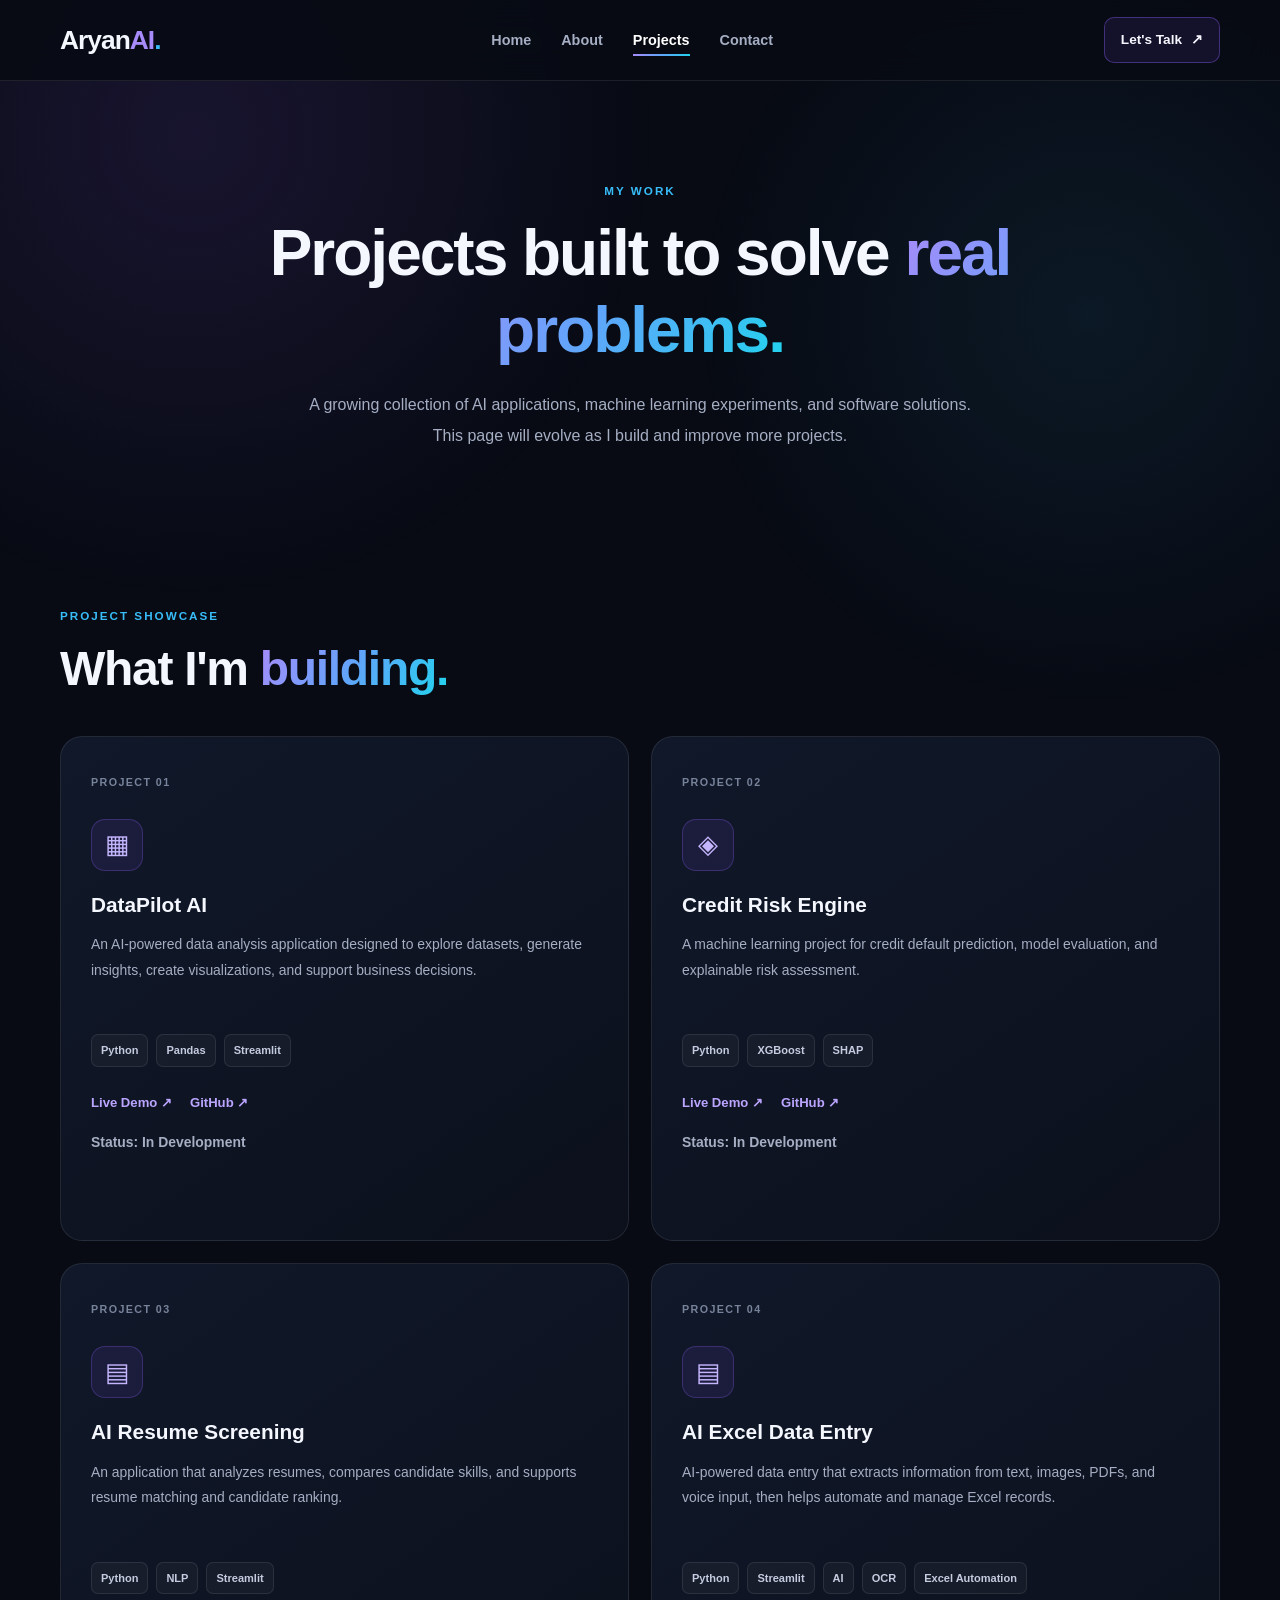
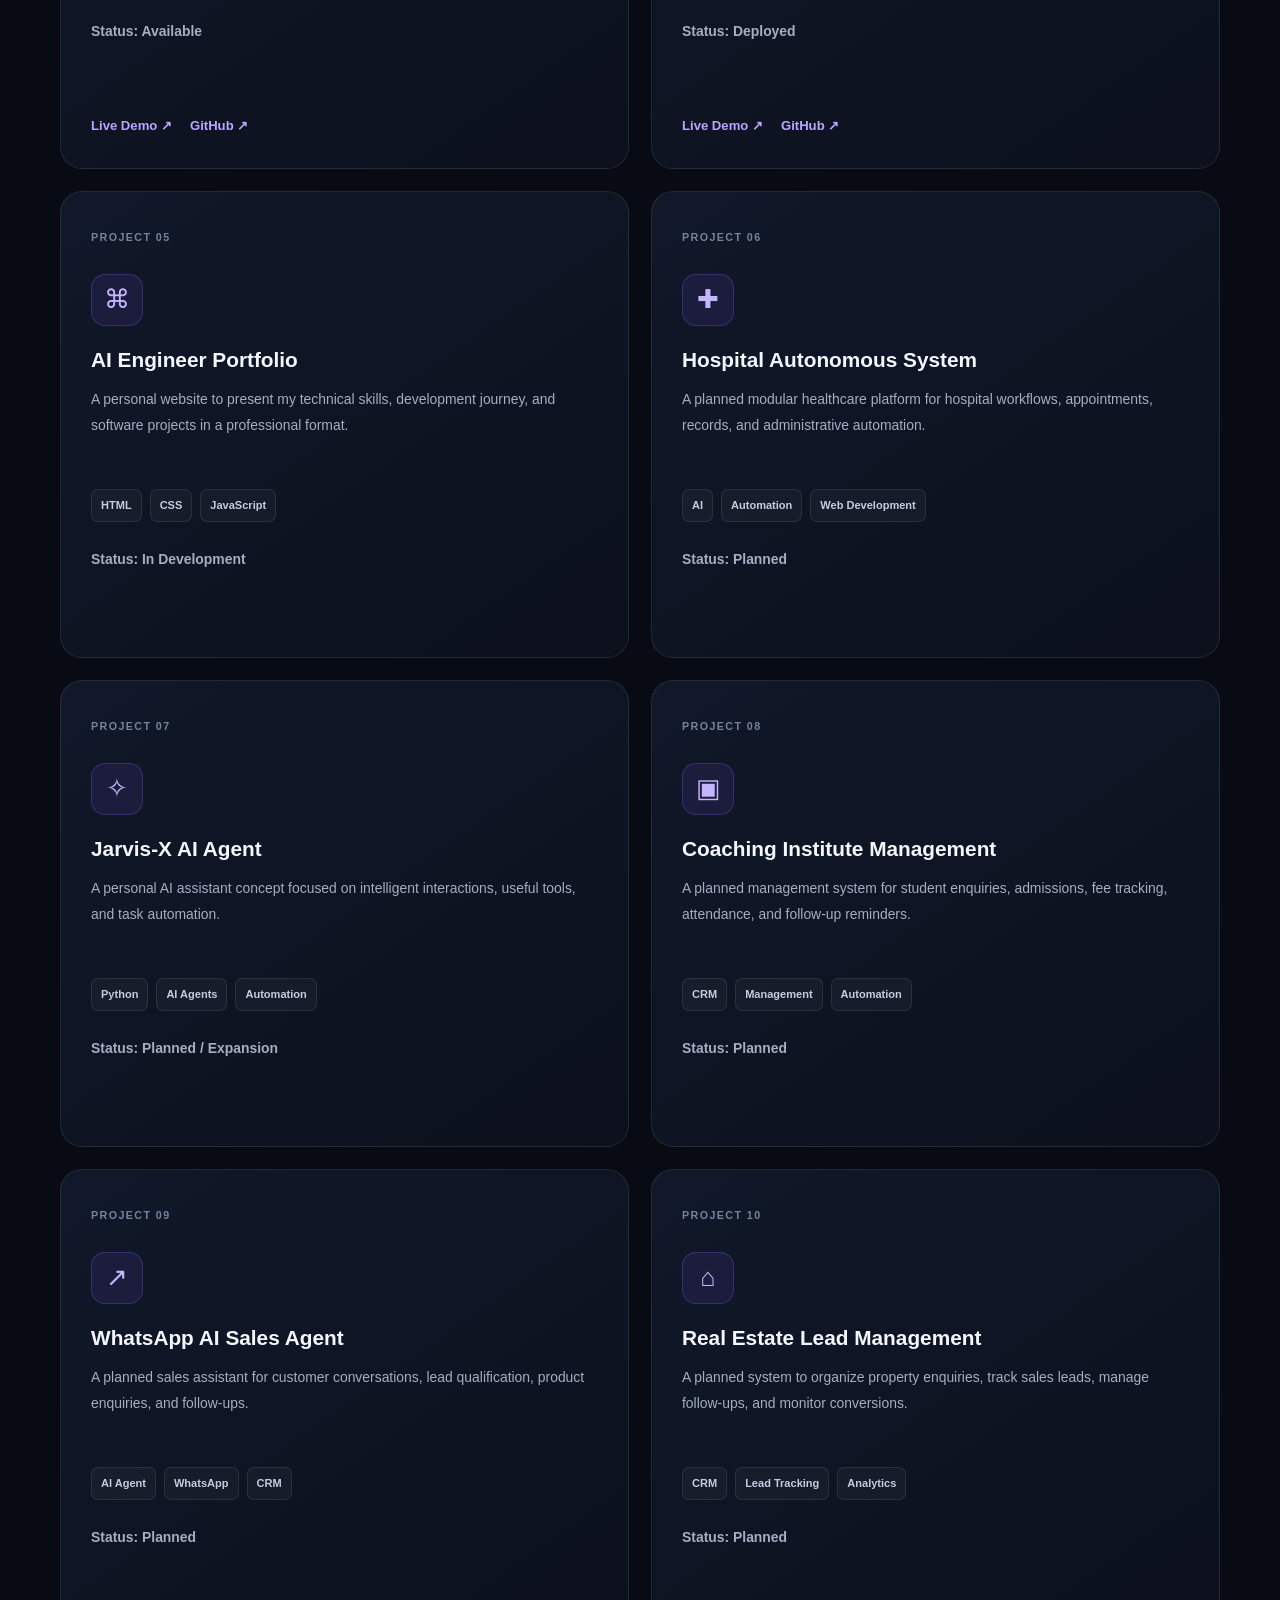
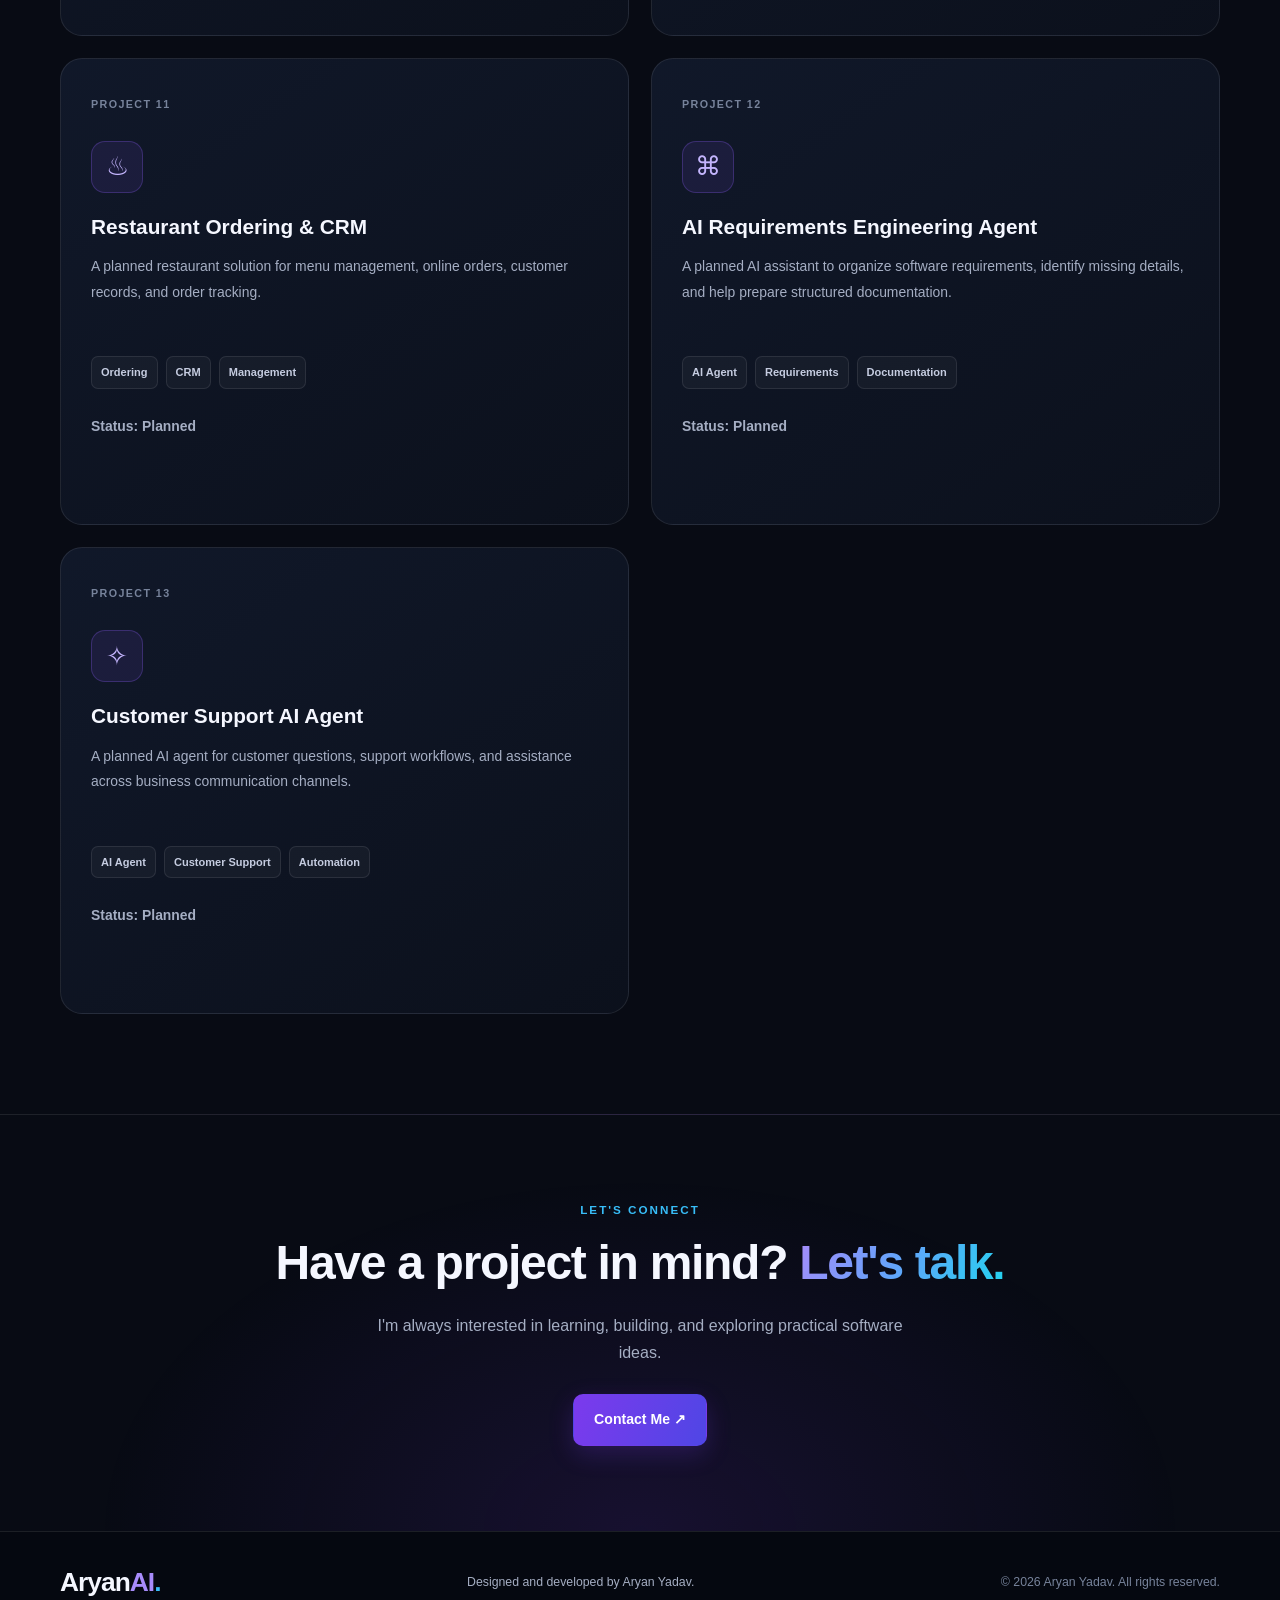
==== commit a7c92fdc: "Add AI Excel Data Entry project to portfolio" ====
--- a/project.html
+++ b/project.html
@@ -186,9 +186,29 @@
                         </div>
                     </article>
 
-                    <!-- 04: AI PORTFOLIO -->
-                    <article class="project-card">
-                        <span class="project-number">PROJECT 04</span>
+                    <!-- 04: AI EXCEL DATA ENTRY -->
+<article class="project-card">
+    <span class="project-number">PROJECT 04</span>
+    <div class="project-icon" aria-hidden="true">▤</div>
+    <h3>AI Excel Data Entry</h3>
+    <p>AI-powered data entry that extracts information from text, images, PDFs, and voice input, then helps automate and manage Excel records.</p>
+    <div class="project-tags">
+        <span>Python</span>
+        <span>Streamlit</span>
+        <span>AI</span>
+        <span>OCR</span>
+        <span>Excel Automation</span>
+    </div>
+    <p class="project-status">Status: Deployed</p>
+    <div class="project-actions">
+        <a class="project-link" href="https://ai-excel-entry-aryan-ai.streamlit.app/" target="_blank" rel="noopener noreferrer">Live Demo ↗</a>
+        <a class="project-link" href="https://github.com/Aryan-tech-Yadav/ai-excel-entry" target="_blank" rel="noopener noreferrer">GitHub ↗</a>
+    </div>
+</article>
+
+<!-- 04: AI PORTFOLIO -->
+                    <article class="project-card">
+                        <span class="project-number">PROJECT 05</span>
                         <div class="project-icon" aria-hidden="true">⌘</div>
 
                         <h3>AI Engineer Portfolio</h3>
@@ -210,7 +230,7 @@
 
                     <!-- 05: HOSPITAL SYSTEM -->
                     <article class="project-card">
-                        <span class="project-number">PROJECT 05</span>
+                        <span class="project-number">PROJECT 06</span>
                         <div class="project-icon" aria-hidden="true">✚</div>
 
                         <h3>Hospital Autonomous System</h3>
@@ -232,7 +252,7 @@
 
                     <!-- 06: JARVIS-X -->
                     <article class="project-card">
-                        <span class="project-number">PROJECT 06</span>
+                        <span class="project-number">PROJECT 07</span>
                         <div class="project-icon" aria-hidden="true">✧</div>
 
                         <h3>Jarvis-X AI Agent</h3>
@@ -254,7 +274,7 @@
 
                     <!-- 07: COACHING MANAGEMENT -->
                     <article class="project-card">
-                        <span class="project-number">PROJECT 07</span>
+                        <span class="project-number">PROJECT 08</span>
                         <div class="project-icon" aria-hidden="true">▣</div>
 
                         <h3>Coaching Institute Management</h3>
@@ -276,7 +296,7 @@
 
                     <!-- 08: WHATSAPP SALES AGENT -->
                     <article class="project-card">
-                        <span class="project-number">PROJECT 08</span>
+                        <span class="project-number">PROJECT 09</span>
                         <div class="project-icon" aria-hidden="true">↗</div>
 
                         <h3>WhatsApp AI Sales Agent</h3>
@@ -298,7 +318,7 @@
 
                     <!-- 09: REAL ESTATE CRM -->
                     <article class="project-card">
-                        <span class="project-number">PROJECT 09</span>
+                        <span class="project-number">PROJECT 10</span>
                         <div class="project-icon" aria-hidden="true">⌂</div>
 
                         <h3>Real Estate Lead Management</h3>
@@ -320,7 +340,7 @@
 
                     <!-- 10: RESTAURANT CRM -->
                     <article class="project-card">
-                        <span class="project-number">PROJECT 10</span>
+                        <span class="project-number">PROJECT 11</span>
                         <div class="project-icon" aria-hidden="true">♨</div>
 
                         <h3>Restaurant Ordering & CRM</h3>
@@ -342,7 +362,7 @@
 
                     <!-- 11: REQUIREMENTS AI AGENT -->
                     <article class="project-card">
-                        <span class="project-number">PROJECT 11</span>
+                        <span class="project-number">PROJECT 12</span>
                         <div class="project-icon" aria-hidden="true">⌘</div>
 
                         <h3>AI Requirements Engineering Agent</h3>
@@ -364,7 +384,7 @@
 
                     <!-- 12: CUSTOMER AI AGENT -->
                     <article class="project-card">
-                        <span class="project-number">PROJECT 12</span>
+                        <span class="project-number">PROJECT 13</span>
                         <div class="project-icon" aria-hidden="true">✧</div>
 
                         <h3>Customer Support AI Agent</h3>
